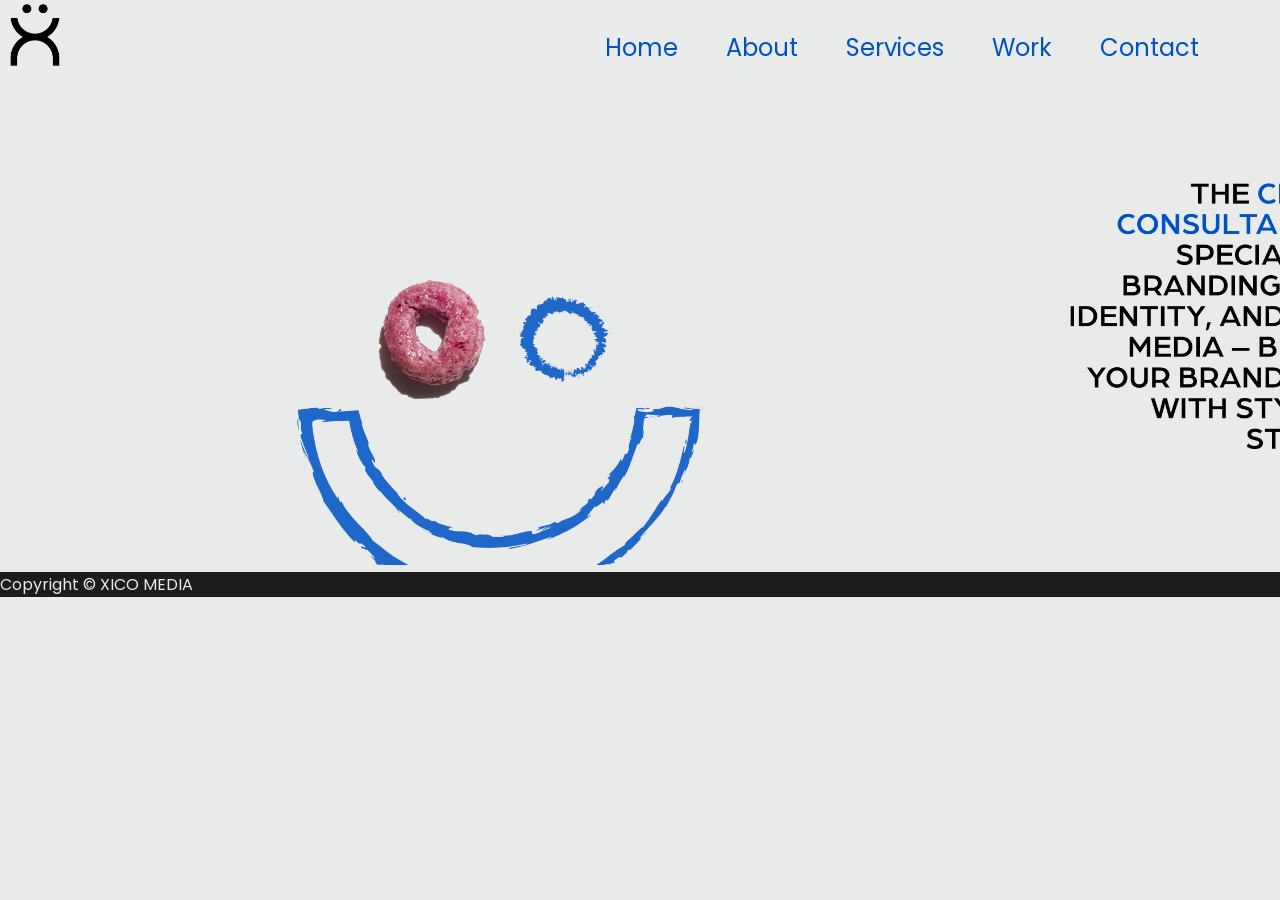
==== index.html @ 179e317b "agregar comentario" ====
<!DOCTYPE html>
<html lang="en">
<head>
    <meta charset="UTF-8">
    <meta http-equiv="X-UA-Compatible" content="IE=edge">
    <meta name="viewport" content="width=device-width, initial-scale=1.0">
    <title>Home</title>
    <link rel="stylesheet" href="./css/style.css">
    <link rel="shortcut icon" href="./img/logo.png">
</head>
<body>
    <!--encabezado--> 
    <header>
        <div class="logo">
                <img src="./img/logo.png" alt="xicologo">
        </div>
        <nav class="navBar">
            <ul>
                <li><a href="#">Home</a></li>
                <li><a href="pages/about.html">About</a></li>
                <li><a href="pages/services.html">Services</a></li>
                <li><a href="pages/portfolio.html">Work</a></li>
                <li><a href="pages/contact.html">Contact</a></li>
            </ul>
        </nav>
    </header>

    <!--contenido principal-->
    <main>
        <section>
            <div>
                <img src="./img/banner.png" alt="homebanner" class="banner">
            </div>
        </section>  
    </main>  
    <footer>
        <p>Copyright &copy; XICO MEDIA</p>
    </footer>

</body>
</html>
---- css/style.css ----
@import url('https://fonts.googleapis.com/css2?family=Poppins:wght@400;600&display=swap');

*{
    margin: 0px;
    padding: 0px;
    box-sizing: border-box;
    font-family: 'Poppins', sans-serif;
}

body {
    background-color:rgb(233, 235, 234) ;
}

h1, h2,
h3, p{
    font-family: 'poppins', sans-serif;
}

/*header*/
.header{
    padding: 25px 35px;
    /* position: fixed; */
    position: sticky;
    width: 100%;
    top: 0;
    z-index: 1;
    background-color: rgb(233, 235, 234);
}

header ul{
    float: right;
    list-style-type: none;
    margin-top: 30px;
    min-height: 10px;
    margin-right: 60px;
    font-size: 24px;
}

header ul li{
    display: inline-block;
}

header ul li a{
    text-decoration: none;
    color: rgb(0, 81, 194);
    padding: 5px 20px;
    border: 1px solid transparent
}

.logo img{
    float: left;
    width: 70px;
    height: auto;
}

img{
        overflow-clip-margin: content-box;
        overflow: clip;
    }

/*main banner*/
.texto__inicio{
    font-family: 'Poppins', sans-serif;
    font-size: 45px;
    position: absolute;
    top: 40%;
    right: 70%
}

.banner{
    height: 55vh;
    background-repeat: no-repeat;
    background-position: center;
    background-size: cover;

    /*parallax*/
    background-attachment: fixed;
}


/*footer*/
footer{
    background-color: rgb(28, 28, 28)

}
footer p{
    display: block;
    text-decoration: none;
    color: rgb(233, 235, 234);
    flex-direction: row;
}

header2{
    background-color: rgb(28, 28, 28);
    color: rgb(233, 235, 234);
    text-align: center;
    padding: 20px;
}
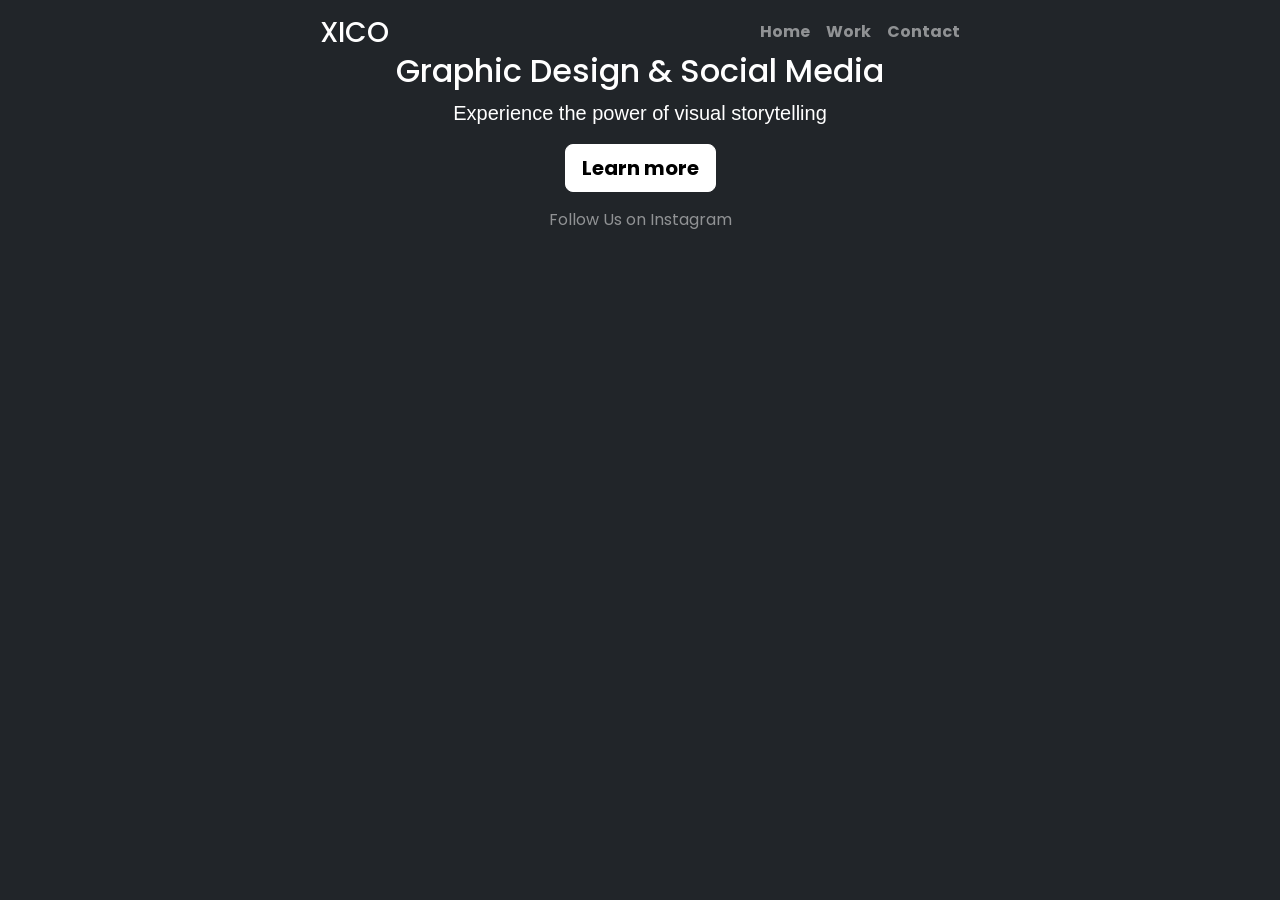
==== commit 800c9d19: "new file:   css/cover.css 	modified:   css/style.css 	modified:   index.html 	new file:   package.js" ====
--- a/index.html
+++ b/index.html
@@ -5,37 +5,42 @@
     <meta http-equiv="X-UA-Compatible" content="IE=edge">
     <meta name="viewport" content="width=device-width, initial-scale=1.0">
     <title>Home</title>
+    <link rel="shortcut icon" href="./img/logo.png">
+
+<!--my styles-->
     <link rel="stylesheet" href="./css/style.css">
-    <link rel="shortcut icon" href="./img/logo.png">
+<!--bootstrap-->
+    <link href="https://cdn.jsdelivr.net/npm/bootstrap@5.3.0-alpha3/dist/css/bootstrap.min.css" rel="stylesheet" integrity="sha384-KK94CHFLLe+nY2dmCWGMq91rCGa5gtU4mk92HdvYe+M/SXH301p5ILy+dN9+nJOZ" crossorigin="anonymous">
+    <script src="https://cdn.jsdelivr.net/npm/bootstrap@5.3.0-alpha3/dist/js/bootstrap.bundle.min.js" integrity="sha384-ENjdO4Dr2bkBIFxQpeoTz1HIcje39Wm4jDKdf19U8gI4ddQ3GYNS7NTKfAdVQSZe" crossorigin="anonymous"></script>
 </head>
-<body>
-    <!--encabezado--> 
-    <header>
-        <div class="logo">
-                <img src="./img/logo.png" alt="xicologo">
+
+<body class="d-flex h-100 text-center text-bg-dark">
+<!--encabezado--> 
+    <div class="cover-container d-flex w-100 h-100 p-3 mx-auto flex-column">
+    <header class="mb-auto">
+        <div>
+        <h3 class="float-md-start mb-0">XICO</h3>
+        <nav class="nav nav-masthead justify-content-center float-md-end">
+            <a class="nav-link fw-bold py-1 px-0" aria-current="page" href="#">Home</a>
+            <a class="nav-link fw-bold py-1 px-0" href=".//pages/portfolio.html">Work</a>
+            <a class="nav-link fw-bold py-1 px-0" href=".//pages/contact.html">Contact</a>
+        </nav>
         </div>
-        <nav class="navBar">
-            <ul>
-                <li><a href="#">Home</a></li>
-                <li><a href="pages/about.html">About</a></li>
-                <li><a href="pages/services.html">Services</a></li>
-                <li><a href="pages/portfolio.html">Work</a></li>
-                <li><a href="pages/contact.html">Contact</a></li>
-            </ul>
-        </nav>
     </header>
-
-    <!--contenido principal-->
-    <main>
-        <section>
-            <div>
-                <img src="./img/banner.png" alt="homebanner" class="banner">
-            </div>
-        </section>  
-    </main>  
-    <footer>
-        <p>Copyright &copy; XICO MEDIA</p>
-    </footer>
+    
+    <main class="px-3">
+        <h2>Graphic Design & Social Media</h2>
+        <p class="lead">Experience the power of visual storytelling</p>
+        <p class="lead">
+        <a href="#" class="btn btn-lg btn-light fw-bold border-white bg-white">Learn more</a>
+        </p>
+    </main>
+    
+        <footer class="mt-auto text-white-50">
+            <p>Follow Us on Instagram</p>
+        </footer>
+    </div>
+    
 
 </body>
 </html>
--- a/css/style.css
+++ b/css/style.css
@@ -15,11 +15,11 @@
 h3, p{
     font-family: 'poppins', sans-serif;
 }
-
-/*header*/
+/* 
+header
 .header{
     padding: 25px 35px;
-    /* position: fixed; */
+    position: fixed; 
     position: sticky;
     width: 100%;
     top: 0;
@@ -39,7 +39,7 @@
 header ul li{
     display: inline-block;
 }
-
+*/
 header ul li a{
     text-decoration: none;
     color: rgb(0, 81, 194);
@@ -58,7 +58,7 @@
         overflow: clip;
     }
 
-/*main banner*/
+main banner
 .texto__inicio{
     font-family: 'Poppins', sans-serif;
     font-size: 45px;
@@ -73,21 +73,8 @@
     background-position: center;
     background-size: cover;
 
-    /*parallax*/
+    parallax
     background-attachment: fixed;
-}
-
-
-/*footer*/
-footer{
-    background-color: rgb(28, 28, 28)
-
-}
-footer p{
-    display: block;
-    text-decoration: none;
-    color: rgb(233, 235, 234);
-    flex-direction: row;
 }
 
 header2{
@@ -96,3 +83,96 @@
     text-align: center;
     padding: 20px;
 }
+
+
+/*bootstrapstyles*/
+        .bd-placeholder-img {
+        font-size: 1.125rem;
+        text-anchor: middle;
+        -webkit-user-select: none;
+        -moz-user-select: none;
+        user-select: none;
+        }
+
+        @media (min-width: 768px) {
+        .bd-placeholder-img-lg {
+            font-size: 3.5rem;
+        }
+        }
+
+        .b-example-divider {
+        width: 100%;
+        height: 3rem;
+        background-color: rgba(0, 0, 0, .1);
+        border: solid rgba(0, 0, 0, .15);
+        border-width: 1px 0;
+        box-shadow: inset 0 .5em 1.5em rgba(0, 0, 0, .1), inset 0 .125em .5em rgba(0, 0, 0, .15);
+        }
+
+        .b-example-vr {
+        flex-shrink: 0;
+        width: 1.5rem;
+        height: 100vh;
+        }
+
+        .bi {
+        vertical-align: -.125em;
+        fill: currentColor;
+        }
+
+        .nav-scroller {
+        position: relative;
+        z-index: 2;
+        height: 2.75rem;
+        overflow-y: hidden;
+        }
+
+        .nav-scroller .nav {
+        display: flex;
+        flex-wrap: nowrap;
+        padding-bottom: 1rem;
+        margin-top: -1px;
+        overflow-x: auto;
+        text-align: center;
+        white-space: nowrap;
+        -webkit-overflow-scrolling: touch;
+        }
+
+        .bd-mode-toggle {
+        z-index: 1500;
+        }
+
+/*
+ * Base structure
+ */
+
+.body {
+text-shadow: 0 .05rem .1rem rgba(0, 0, 0, .5);
+box-shadow: inset 0 0 5rem rgba(0, 0, 0, .5);
+}
+
+.cover-container {
+max-width: 42em;
+}
+
+/*
+ * Header
+ */
+.nav-masthead .nav-link {
+color: rgba(255, 255, 255, .5);
+border-bottom: .25rem solid transparent;
+}
+
+.nav-masthead .nav-link:hover,
+.nav-masthead .nav-link:focus {
+border-bottom-color: rgba(255, 255, 255, .25);
+}
+
+.nav-masthead .nav-link + .nav-link {
+margin-left: 1rem;
+}
+
+.nav-masthead .active {
+color: #fff;
+border-bottom-color: #fff;
+}
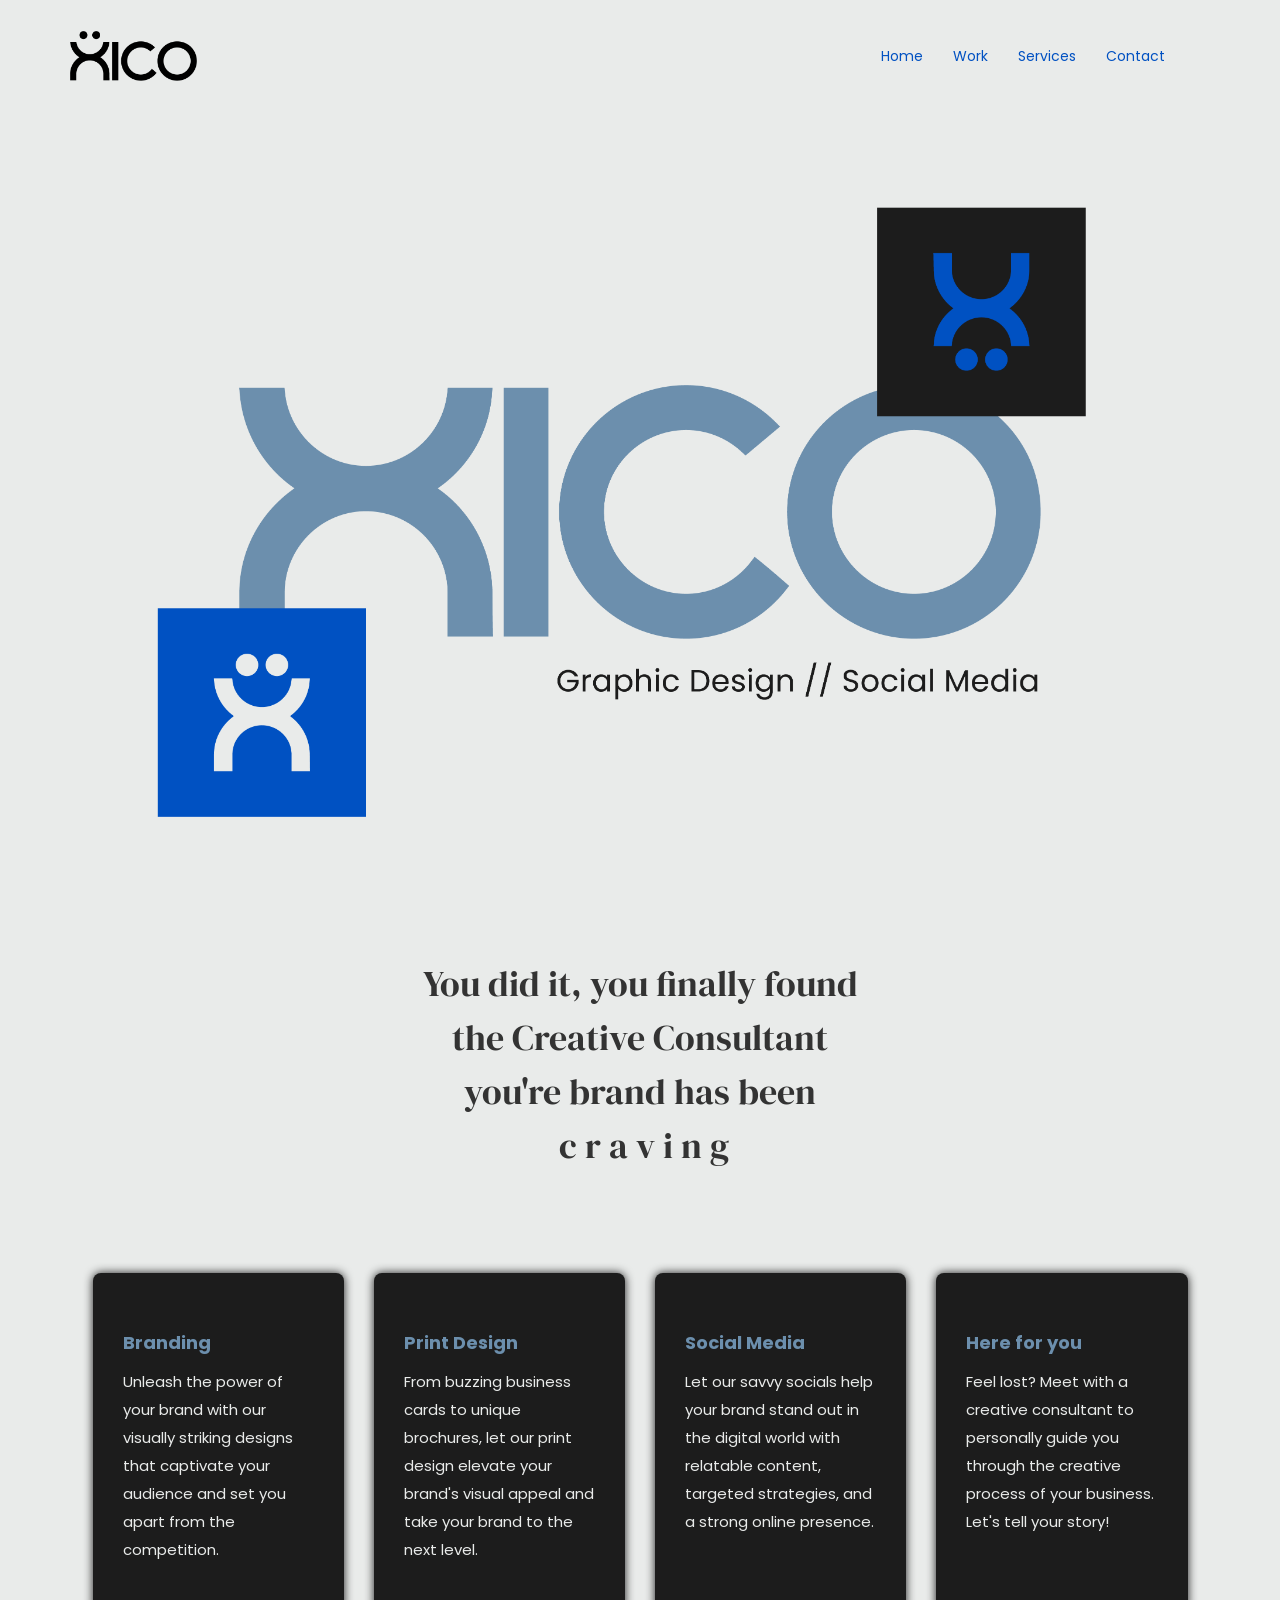
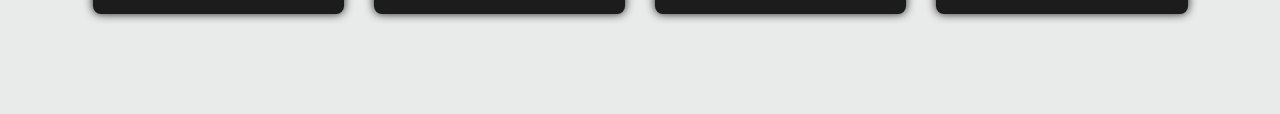
==== commit 0f3f0b8f: "PreEntrega3" ====
--- a/index.html
+++ b/index.html
@@ -7,37 +7,100 @@
     <title>Home</title>
     <link rel="shortcut icon" href="./img/logo.png">
 
+<!--bootstrap-->
+<script src="https://cdn.jsdelivr.net/npm/@popperjs/core@2.11.7/dist/umd/popper.min.js" integrity="sha384-zYPOMqeu1DAVkHiLqWBUTcbYfZ8osu1Nd6Z89ify25QV9guujx43ITvfi12/QExE" crossorigin="anonymous"></script>
+<script src="https://cdn.jsdelivr.net/npm/bootstrap@5.3.0-alpha3/dist/js/bootstrap.min.js" integrity="sha384-Y4oOpwW3duJdCWv5ly8SCFYWqFDsfob/3GkgExXKV4idmbt98QcxXYs9UoXAB7BZ" crossorigin="anonymous"></script>
+<link href="https://cdn.jsdelivr.net/npm/bootstrap@5.3.0-alpha3/dist/css/bootstrap.min.css" rel="stylesheet" integrity="sha384-KK94CHFLLe+nY2dmCWGMq91rCGa5gtU4mk92HdvYe+M/SXH301p5ILy+dN9+nJOZ" crossorigin="anonymous">
+<script src="https://cdn.jsdelivr.net/npm/bootstrap@5.3.0-alpha3/dist/js/bootstrap.bundle.min.js" integrity="sha384-ENjdO4Dr2bkBIFxQpeoTz1HIcje39Wm4jDKdf19U8gI4ddQ3GYNS7NTKfAdVQSZe" crossorigin="anonymous"></script>
+<!-- Latest compiled and minified CSS -->
+<link rel="stylesheet" href="https://maxcdn.bootstrapcdn.com/bootstrap/3.4.1/css/bootstrap.min.css">
+<!-- jQuery library -->
+<script src="https://ajax.googleapis.com/ajax/libs/jquery/3.6.4/jquery.min.js"></script>
+<!-- Latest compiled JavaScript -->
+<script src="https://maxcdn.bootstrapcdn.com/bootstrap/3.4.1/js/bootstrap.min.js"></script>
+</head>
 <!--my styles-->
     <link rel="stylesheet" href="./css/style.css">
-<!--bootstrap-->
-    <link href="https://cdn.jsdelivr.net/npm/bootstrap@5.3.0-alpha3/dist/css/bootstrap.min.css" rel="stylesheet" integrity="sha384-KK94CHFLLe+nY2dmCWGMq91rCGa5gtU4mk92HdvYe+M/SXH301p5ILy+dN9+nJOZ" crossorigin="anonymous">
-    <script src="https://cdn.jsdelivr.net/npm/bootstrap@5.3.0-alpha3/dist/js/bootstrap.bundle.min.js" integrity="sha384-ENjdO4Dr2bkBIFxQpeoTz1HIcje39Wm4jDKdf19U8gI4ddQ3GYNS7NTKfAdVQSZe" crossorigin="anonymous"></script>
-</head>
-
-<body class="d-flex h-100 text-center text-bg-dark">
-<!--encabezado--> 
-    <div class="cover-container d-flex w-100 h-100 p-3 mx-auto flex-column">
-    <header class="mb-auto">
-        <div>
-        <h3 class="float-md-start mb-0">XICO</h3>
-        <nav class="nav nav-masthead justify-content-center float-md-end">
-            <a class="nav-link fw-bold py-1 px-0" aria-current="page" href="#">Home</a>
-            <a class="nav-link fw-bold py-1 px-0" href=".//pages/portfolio.html">Work</a>
-            <a class="nav-link fw-bold py-1 px-0" href=".//pages/contact.html">Contact</a>
-        </nav>
+<body>
+<!--website header--> 
+    <header class="sticky-top">
+        <nav class="navbar navbar-expand-lg bg-body-primary">
+            <div class="container">
+                <div class="navbar-header">
+                    <a href="#"><img class="navbar-brand" src="./img/xico-logo.png" alt="xico-logo"></a>
+                    <button type="button" class="navbar-toggle" data-toggle="collapse"
+                    data-target="#micon">
+                    <span class="icon-bar"></span>
+                    <span class="icon-bar"></span>
+                    <span class="icon-bar"></span>
+                    </button>
+                </div>
+                <div class="collapse navbar-collapse" id="micon">
+                    <ul class="nav justify-content-end">
+                        <li><a href="#">Home</a></li>
+                        <li><a href=".//pages/portfolio.html">Work</a></li>
+                        <li><a href=".//pages/services.html">Services</a></li>
+                        <li><a href=".//pages/contact.html">Contact</a></li>
+                    </ul>
+                </div>
+            </nav>
         </div>
     </header>
-    
-    <main class="px-3">
-        <h2>Graphic Design & Social Media</h2>
-        <p class="lead">Experience the power of visual storytelling</p>
-        <p class="lead">
-        <a href="#" class="btn btn-lg btn-light fw-bold border-white bg-white">Learn more</a>
-        </p>
+<!--banner-->     
+    <main>
+        <div class="container-fluid">
+            <div class="banner">
+            <img src="./img/xico-banner.png" class="img-fluid" alt="XICO Banner">
+            </div>
+        </div>
+<!--boxes info-->
+        <div class="container">
+            <h1 class="lh-base">You did it, you finally found <br> the Creative Consultant <br> you're brand has been <br> &nbsp;c r a v i n g</h1>
+        </div>
+        <section>
+            <div class="container position-relative" data-aos="fade-up" data-aos-delay="100">
+                <div class="row justify-content-center">
+                <div class="row icon-boxes">
+        <!--box 1-->                 
+                    <div class="col-md-6 col-lg-3 d-flex align-items-stretch mb-5 mb-lg-0" data-aos="zoom-in" data-aos-delay="200">
+                    <div class="icon-box">
+                        <h4 class="title">Branding</h4>
+                        <p class="description">Unleash the power of your brand with our visually striking designs that captivate 
+                            your audience and set you apart from the competition.</p>
+                    </div>
+                    </div>
+        <!--box 2-->           
+                    <div class="col-md-6 col-lg-3 d-flex align-items-stretch mb-5 mb-lg-0" data-aos="zoom-in" data-aos-delay="300">
+                    <div class="icon-box">
+                        <h4 class="title">Print Design</h4>
+                        <p class="description">From buzzing business cards to unique brochures, let our print design elevate your brand's 
+                            visual appeal and take your brand to the next level.</p>
+                    </div>
+                    </div>
+        <!--box 3-->               
+                    <div class="col-md-6 col-lg-3 d-flex align-items-stretch mb-5 mb-lg-0" data-aos="zoom-in" data-aos-delay="400">
+                    <div class="icon-box">
+                        <h4 class="title">Social Media</h4>
+                        <p class="description">Let our savvy socials help your brand stand out in the digital world with relatable content, 
+                            targeted strategies, and a strong online presence.</p>
+                    </div>
+                    </div>
+        <!--box 4  -->               
+                    <div class="col-md-6 col-lg-3 d-flex align-items-stretch mb-5 mb-lg-0" data-aos="zoom-in" data-aos-delay="500">
+                    <div class="icon-box">
+                        <h4 class="title">Here for you</h4>
+                        <p class="description">Feel lost? Meet with a creative consultant to personally guide you through the creative process
+                            of your business. Let's tell your story!</p>
+                    </div>
+                    </div>
+                </div>
+                </div>
+            </div>
+        </section>
     </main>
     
-        <footer class="mt-auto text-white-50">
-            <p>Follow Us on Instagram</p>
+        <footer>
+
         </footer>
     </div>
     
--- a/css/style.css
+++ b/css/style.css
@@ -1,178 +1,112 @@
-@import url('https://fonts.googleapis.com/css2?family=Poppins:wght@400;600&display=swap');
-
-*{
-    margin: 0px;
-    padding: 0px;
-    box-sizing: border-box;
-    font-family: 'Poppins', sans-serif;
+@import url("https://fonts.googleapis.com/css2?family=Poppins:wght@400;600&display=swap");
+@import url("https://fonts.googleapis.com/css2?family=DM+Serif+Display&display=swap");
+/* brand colors */
+/*brand fonts*/
+* {
+  margin: 0px;
+  padding: 0px;
+  box-sizing: border-box;
+  font-family: Poppins;
 }
 
 body {
-    background-color:rgb(233, 235, 234) ;
+  background-color: rgb(233, 235, 234);
 }
 
-h1, h2,
-h3, p{
-    font-family: 'poppins', sans-serif;
-}
-/* 
-header
-.header{
-    padding: 25px 35px;
-    position: fixed; 
-    position: sticky;
-    width: 100%;
-    top: 0;
-    z-index: 1;
-    background-color: rgb(233, 235, 234);
+h1, h2, h3, h4, p {
+  font-family: Poppins;
 }
 
-header ul{
-    float: right;
-    list-style-type: none;
-    margin-top: 30px;
-    min-height: 10px;
-    margin-right: 60px;
-    font-size: 24px;
+::-moz-selection {
+  /* Change highlight background color*/
+  background: rgb(108, 108, 173);
+  /* Change highlight text color */
+  color: rgb(233, 235, 234);
 }
 
-header ul li{
-    display: inline-block;
-}
-*/
-header ul li a{
-    text-decoration: none;
-    color: rgb(0, 81, 194);
-    padding: 5px 20px;
-    border: 1px solid transparent
+::selection {
+  /* Change highlight background color*/
+  background: rgb(108, 108, 173);
+  /* Change highlight text color */
+  color: rgb(233, 235, 234);
 }
 
-.logo img{
-    float: left;
-    width: 70px;
-    height: auto;
+header .icon-bar {
+  background: rgb(0, 81, 194);
+}
+header .navbar {
+  padding-top: 30px;
+  padding-bottom: 25px;
+  background-color: rgb(233, 235, 234);
+}
+header .navbar .navbar-brand {
+  padding: 0;
+}
+header .navbar a {
+  color: rgb(0, 81, 194);
 }
 
-img{
-        overflow-clip-margin: content-box;
-        overflow: clip;
-    }
-
-main banner
-.texto__inicio{
-    font-family: 'Poppins', sans-serif;
-    font-size: 45px;
-    position: absolute;
-    top: 40%;
-    right: 70%
+/*home banner*/
+.banner {
+  position: relative;
+  overflow: visible;
+  max-width: 100%;
+  padding-top: 80px;
+  padding-bottom: 80px;
+}
+.banner img {
+  display: block;
+  -o-object-fit: cover;
+     object-fit: cover;
 }
 
-.banner{
-    height: 55vh;
-    background-repeat: no-repeat;
-    background-position: center;
-    background-size: cover;
-
-    parallax
-    background-attachment: fixed;
+/*home box info*/
+.icon-boxes {
+  margin-top: 50px;
+  margin-bottom: 100px;
 }
 
-header2{
-    background-color: rgb(28, 28, 28);
-    color: rgb(233, 235, 234);
-    text-align: center;
-    padding: 20px;
+.icon-box {
+  padding: 50px 30px;
+  position: relative;
+  overflow: hidden;
+  background-color: rgb(28, 28, 28);
+  box-shadow: 0 0 10px 0 rgb(28, 28, 28);
+  transition: all 0.3s ease-in-out;
+  border-radius: 8px;
+  z-index: 1;
+}
+.icon-box .title {
+  font-weight: 700;
+  margin-bottom: 15px;
+  font-size: 18px;
+  color: rgb(108, 143, 173);
+}
+.icon-box .description {
+  font-size: 15px;
+  line-height: 28px;
+  margin-bottom: 0;
+  color: rgb(233, 235, 234);
+}
+.icon-box:hover {
+  transform: scale(1.08);
+}
+.icon-box:hover .title {
+  color: rgb(108, 143, 173);
 }
 
-
-/*bootstrapstyles*/
-        .bd-placeholder-img {
-        font-size: 1.125rem;
-        text-anchor: middle;
-        -webkit-user-select: none;
-        -moz-user-select: none;
-        user-select: none;
-        }
-
-        @media (min-width: 768px) {
-        .bd-placeholder-img-lg {
-            font-size: 3.5rem;
-        }
-        }
-
-        .b-example-divider {
-        width: 100%;
-        height: 3rem;
-        background-color: rgba(0, 0, 0, .1);
-        border: solid rgba(0, 0, 0, .15);
-        border-width: 1px 0;
-        box-shadow: inset 0 .5em 1.5em rgba(0, 0, 0, .1), inset 0 .125em .5em rgba(0, 0, 0, .15);
-        }
-
-        .b-example-vr {
-        flex-shrink: 0;
-        width: 1.5rem;
-        height: 100vh;
-        }
-
-        .bi {
-        vertical-align: -.125em;
-        fill: currentColor;
-        }
-
-        .nav-scroller {
-        position: relative;
-        z-index: 2;
-        height: 2.75rem;
-        overflow-y: hidden;
-        }
-
-        .nav-scroller .nav {
-        display: flex;
-        flex-wrap: nowrap;
-        padding-bottom: 1rem;
-        margin-top: -1px;
-        overflow-x: auto;
-        text-align: center;
-        white-space: nowrap;
-        -webkit-overflow-scrolling: touch;
-        }
-
-        .bd-mode-toggle {
-        z-index: 1500;
-        }
-
-/*
- * Base structure
- */
-
-.body {
-text-shadow: 0 .05rem .1rem rgba(0, 0, 0, .5);
-box-shadow: inset 0 0 5rem rgba(0, 0, 0, .5);
+div.container h1.lh-base {
+  font-family: "DM Serif Display";
+  padding: 40px;
+  text-align: center;
 }
 
-.cover-container {
-max-width: 42em;
+.card {
+  margin: 100px;
 }
 
-/*
- * Header
- */
-.nav-masthead .nav-link {
-color: rgba(255, 255, 255, .5);
-border-bottom: .25rem solid transparent;
-}
-
-.nav-masthead .nav-link:hover,
-.nav-masthead .nav-link:focus {
-border-bottom-color: rgba(255, 255, 255, .25);
-}
-
-.nav-masthead .nav-link + .nav-link {
-margin-left: 1rem;
-}
-
-.nav-masthead .active {
-color: #fff;
-border-bottom-color: #fff;
-}
+div.container h1 {
+  padding-top: 150px;
+  padding-left: 30px;
+  padding-bottom: 40px;
+}/*# sourceMappingURL=style.css.map */
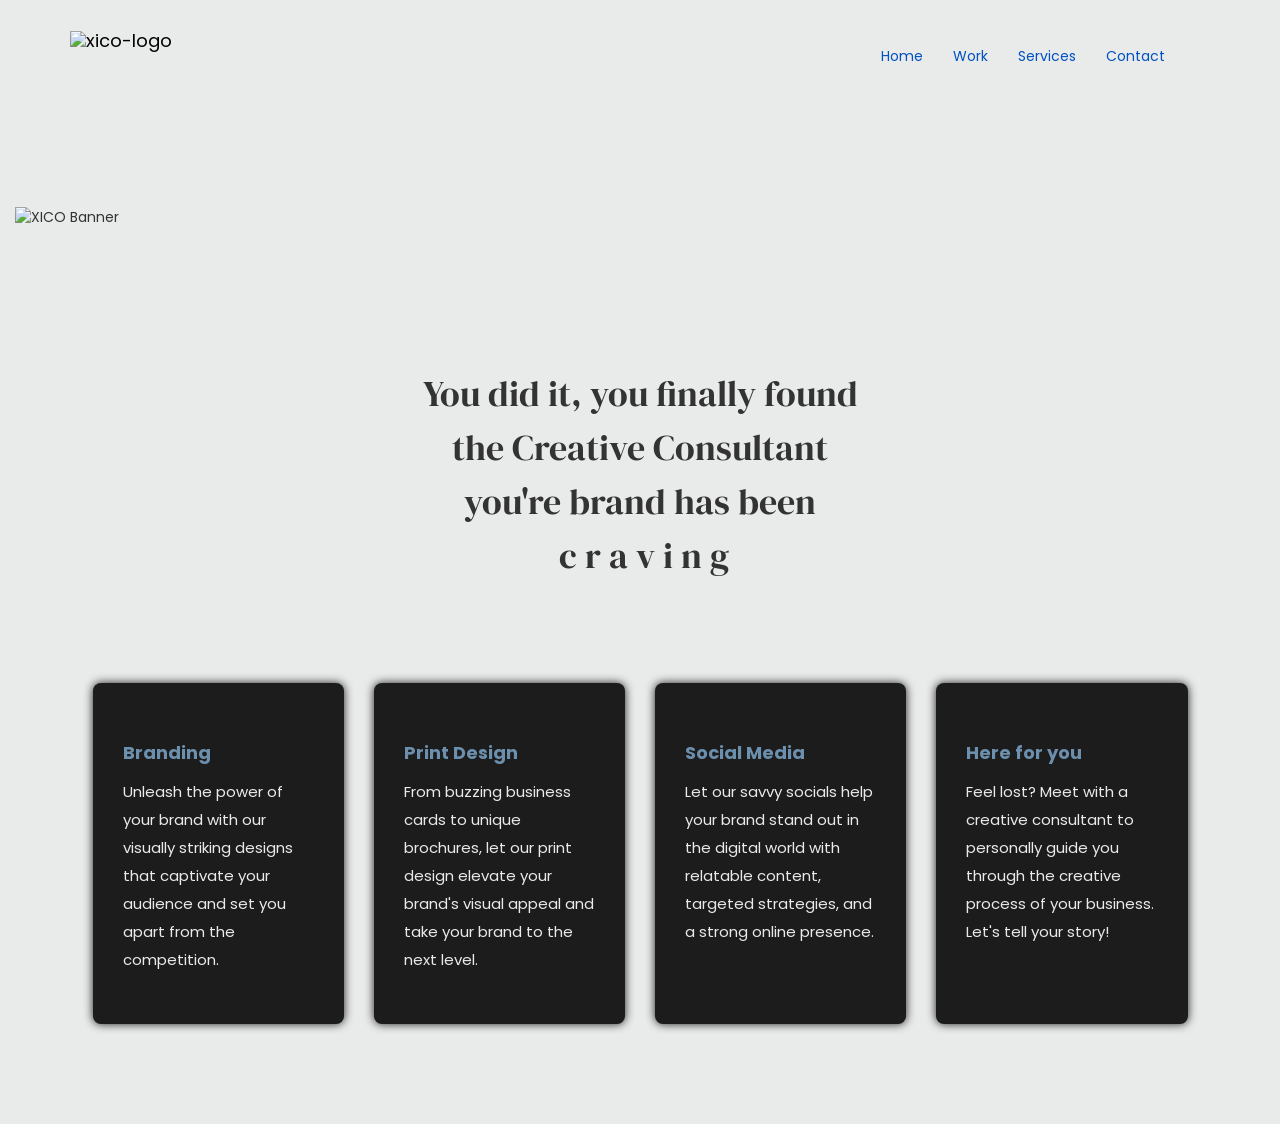
==== commit a7c3481d: "folder fix" ====
--- a/index.html
+++ b/index.html
@@ -5,7 +5,7 @@
     <meta http-equiv="X-UA-Compatible" content="IE=edge">
     <meta name="viewport" content="width=device-width, initial-scale=1.0">
     <title>Home</title>
-    <link rel="shortcut icon" href="./img/logo.png">
+    <link rel="shortcut icon" href="./class 1/img/logo.png">
 
 <!--bootstrap-->
 <script src="https://cdn.jsdelivr.net/npm/@popperjs/core@2.11.7/dist/umd/popper.min.js" integrity="sha384-zYPOMqeu1DAVkHiLqWBUTcbYfZ8osu1Nd6Z89ify25QV9guujx43ITvfi12/QExE" crossorigin="anonymous"></script>
@@ -20,14 +20,14 @@
 <script src="https://maxcdn.bootstrapcdn.com/bootstrap/3.4.1/js/bootstrap.min.js"></script>
 </head>
 <!--my styles-->
-    <link rel="stylesheet" href="./css/style.css">
+    <link rel="stylesheet" href="/css/style.css">
 <body>
 <!--website header--> 
     <header class="sticky-top">
         <nav class="navbar navbar-expand-lg bg-body-primary">
             <div class="container">
                 <div class="navbar-header">
-                    <a href="#"><img class="navbar-brand" src="./img/xico-logo.png" alt="xico-logo"></a>
+                    <a href="#"><img class="navbar-brand" src="./class 1/img/xico-logo.png" alt="xico-logo"></a>
                     <button type="button" class="navbar-toggle" data-toggle="collapse"
                     data-target="#micon">
                     <span class="icon-bar"></span>
@@ -38,9 +38,9 @@
                 <div class="collapse navbar-collapse" id="micon">
                     <ul class="nav justify-content-end">
                         <li><a href="#">Home</a></li>
-                        <li><a href=".//pages/portfolio.html">Work</a></li>
-                        <li><a href=".//pages/services.html">Services</a></li>
-                        <li><a href=".//pages/contact.html">Contact</a></li>
+                        <li><a href=".//class 1/pages/portfolio.html">Work</a></li>
+                        <li><a href=".//class 1/pages/services.html">Services</a></li>
+                        <li><a href=".//class 1/pages/contact.html">Contact</a></li>
                     </ul>
                 </div>
             </nav>
@@ -50,7 +50,7 @@
     <main>
         <div class="container-fluid">
             <div class="banner">
-            <img src="./img/xico-banner.png" class="img-fluid" alt="XICO Banner">
+            <img src="./class 1/img/xico-banner.png" class="img-fluid" alt="XICO Banner">
             </div>
         </div>
 <!--boxes info-->
--- a/css/style.css
+++ b/css/style.css
@@ -102,11 +102,19 @@
 }
 
 .card {
-  margin: 100px;
+  margin: 60px;
 }
 
 div.container h1 {
   padding-top: 150px;
-  padding-left: 30px;
   padding-bottom: 40px;
-}/*# sourceMappingURL=style.css.map */+}
+
+button.btn {
+  background-color: rgb(108, 143, 173);
+  color: rgb(233, 235, 234);
+}
+button.btn:hover {
+  background-color: rgb(0, 81, 194);
+  color: rgb(233, 235, 234);
+}/*# sourceMappingURL=style.css.map 
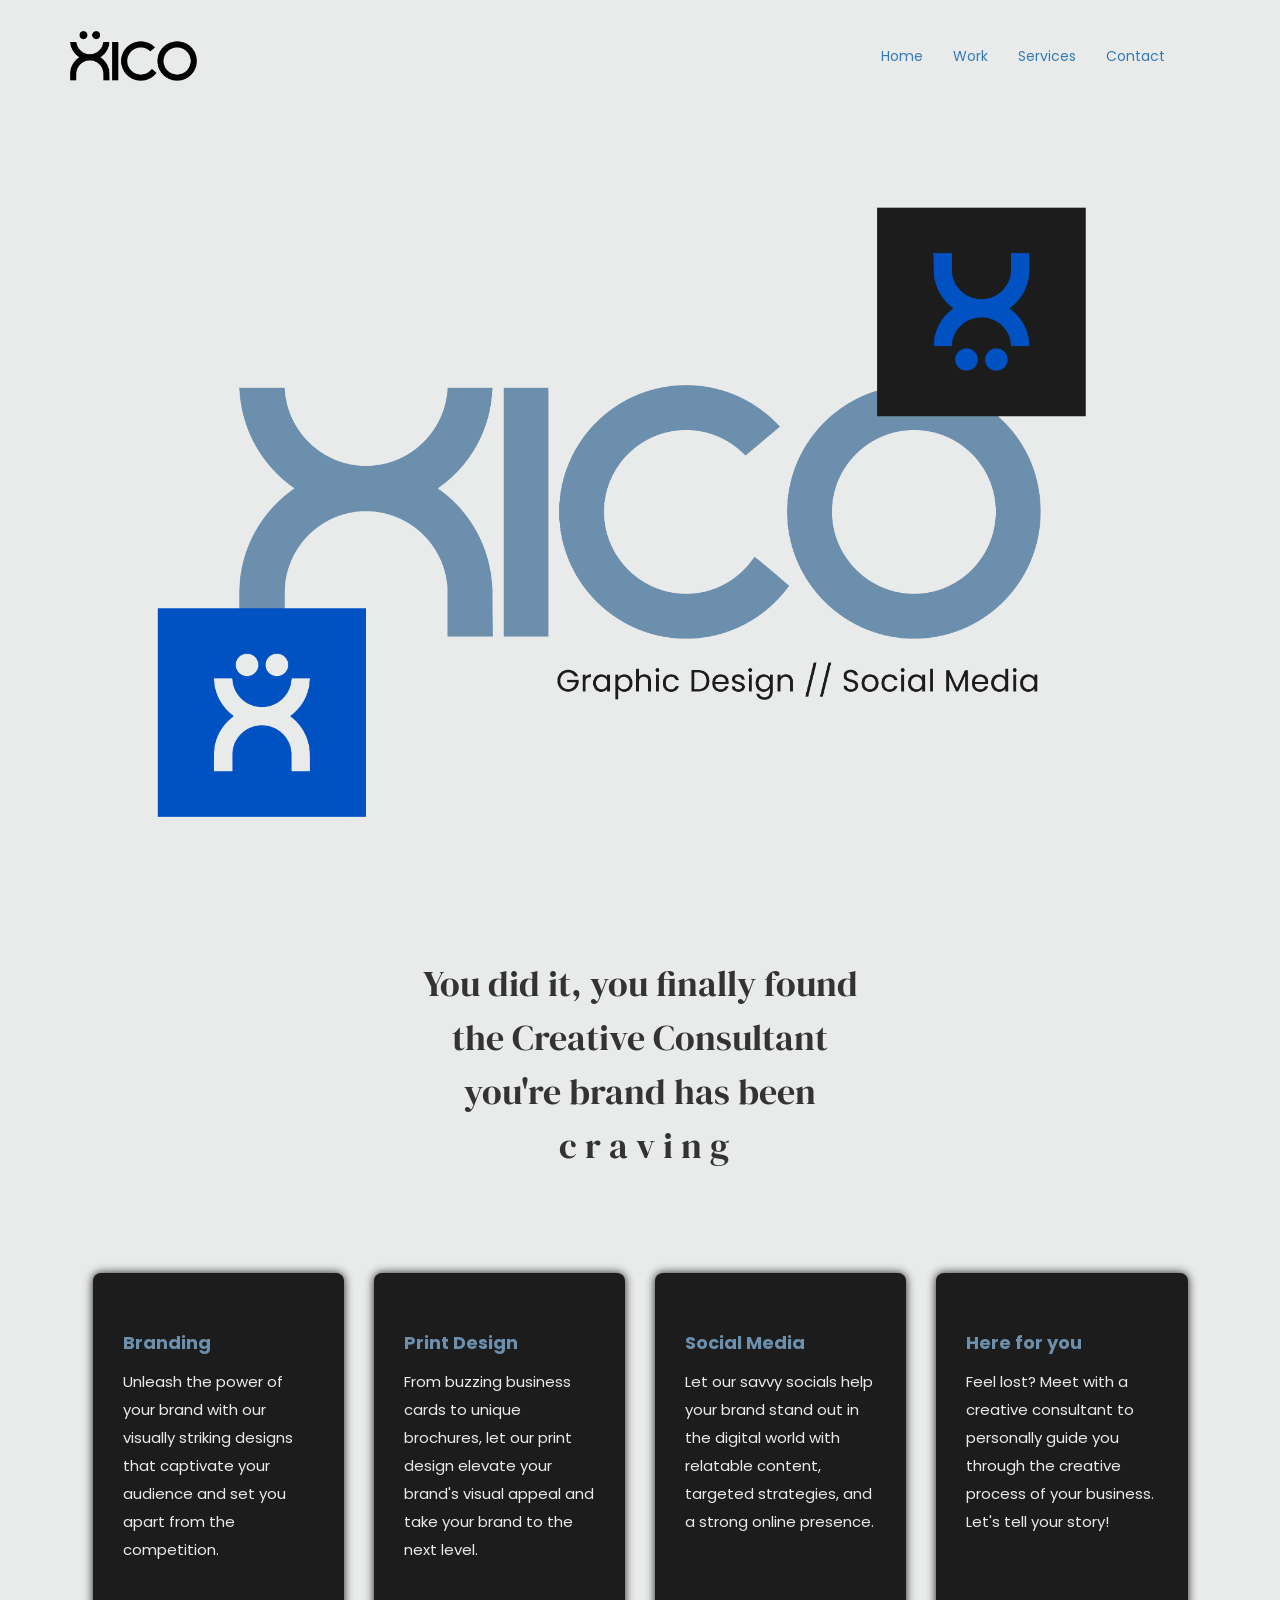
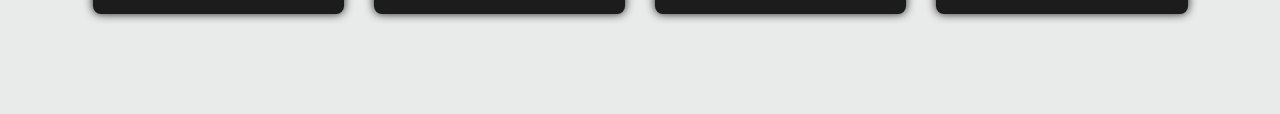
==== commit 1b9f5ff9: "work card titles" ====
--- a/index.html
+++ b/index.html
@@ -5,7 +5,7 @@
     <meta http-equiv="X-UA-Compatible" content="IE=edge">
     <meta name="viewport" content="width=device-width, initial-scale=1.0">
     <title>Home</title>
-    <link rel="shortcut icon" href="./class 1/img/logo.png">
+    <link rel="shortcut icon" href="./img/logo.png">
 
 <!--bootstrap-->
 <script src="https://cdn.jsdelivr.net/npm/@popperjs/core@2.11.7/dist/umd/popper.min.js" integrity="sha384-zYPOMqeu1DAVkHiLqWBUTcbYfZ8osu1Nd6Z89ify25QV9guujx43ITvfi12/QExE" crossorigin="anonymous"></script>
@@ -20,14 +20,14 @@
 <script src="https://maxcdn.bootstrapcdn.com/bootstrap/3.4.1/js/bootstrap.min.js"></script>
 </head>
 <!--my styles-->
-    <link rel="stylesheet" href="/css/style.css">
+    <link rel="stylesheet" href="./css/style.css">
 <body>
 <!--website header--> 
     <header class="sticky-top">
         <nav class="navbar navbar-expand-lg bg-body-primary">
             <div class="container">
                 <div class="navbar-header">
-                    <a href="#"><img class="navbar-brand" src="./class 1/img/xico-logo.png" alt="xico-logo"></a>
+                    <a href="#"><img class="navbar-brand" src="./img/xico-logo.png" alt="xico-logo"></a>
                     <button type="button" class="navbar-toggle" data-toggle="collapse"
                     data-target="#micon">
                     <span class="icon-bar"></span>
@@ -38,9 +38,9 @@
                 <div class="collapse navbar-collapse" id="micon">
                     <ul class="nav justify-content-end">
                         <li><a href="#">Home</a></li>
-                        <li><a href=".//class 1/pages/portfolio.html">Work</a></li>
-                        <li><a href=".//class 1/pages/services.html">Services</a></li>
-                        <li><a href=".//class 1/pages/contact.html">Contact</a></li>
+                        <li><a href="./pages/portfolio.html">Work</a></li>
+                        <li><a href="./pages/services.html">Services</a></li>
+                        <li><a href="./pages/contact.html">Contact</a></li>
                     </ul>
                 </div>
             </nav>
@@ -50,7 +50,7 @@
     <main>
         <div class="container-fluid">
             <div class="banner">
-            <img src="./class 1/img/xico-banner.png" class="img-fluid" alt="XICO Banner">
+            <img src="./img/xico-banner.png" class="img-fluid" alt="XICO Banner">
             </div>
         </div>
 <!--boxes info-->
--- a/css/style.css
+++ b/css/style.css
@@ -41,9 +41,6 @@
 }
 header .navbar .navbar-brand {
   padding: 0;
-}
-header .navbar a {
-  color: rgb(0, 81, 194);
 }
 
 /*home banner*/
@@ -105,6 +102,23 @@
   margin: 60px;
 }
 
+.card-link {
+  text-decoration: none; /* remove underline */
+  color: rgb(233, 235, 234); /* change link color */
+  mix-blend-mode: difference; /*inverted color*/
+  font-weight: bolder;
+  font-size: 2.8em; /* set default font size */
+  transition: font-size 0.2s; /* add transition effect to font size */
+  padding: 20px;
+  padding-left: 35px;
+}
+.card-link:hover {
+  text-decoration: none;
+  color: rgb(108, 108, 173); /* change link color when hovered over */
+  mix-blend-mode: difference;
+  font-size: 3.8em; /* increase font size when hovered over */
+}
+
 div.container h1 {
   padding-top: 150px;
   padding-bottom: 40px;
@@ -117,4 +131,4 @@
 button.btn:hover {
   background-color: rgb(0, 81, 194);
   color: rgb(233, 235, 234);
-}/*# sourceMappingURL=style.css.map +}/*# sourceMappingURL=style.css.map */
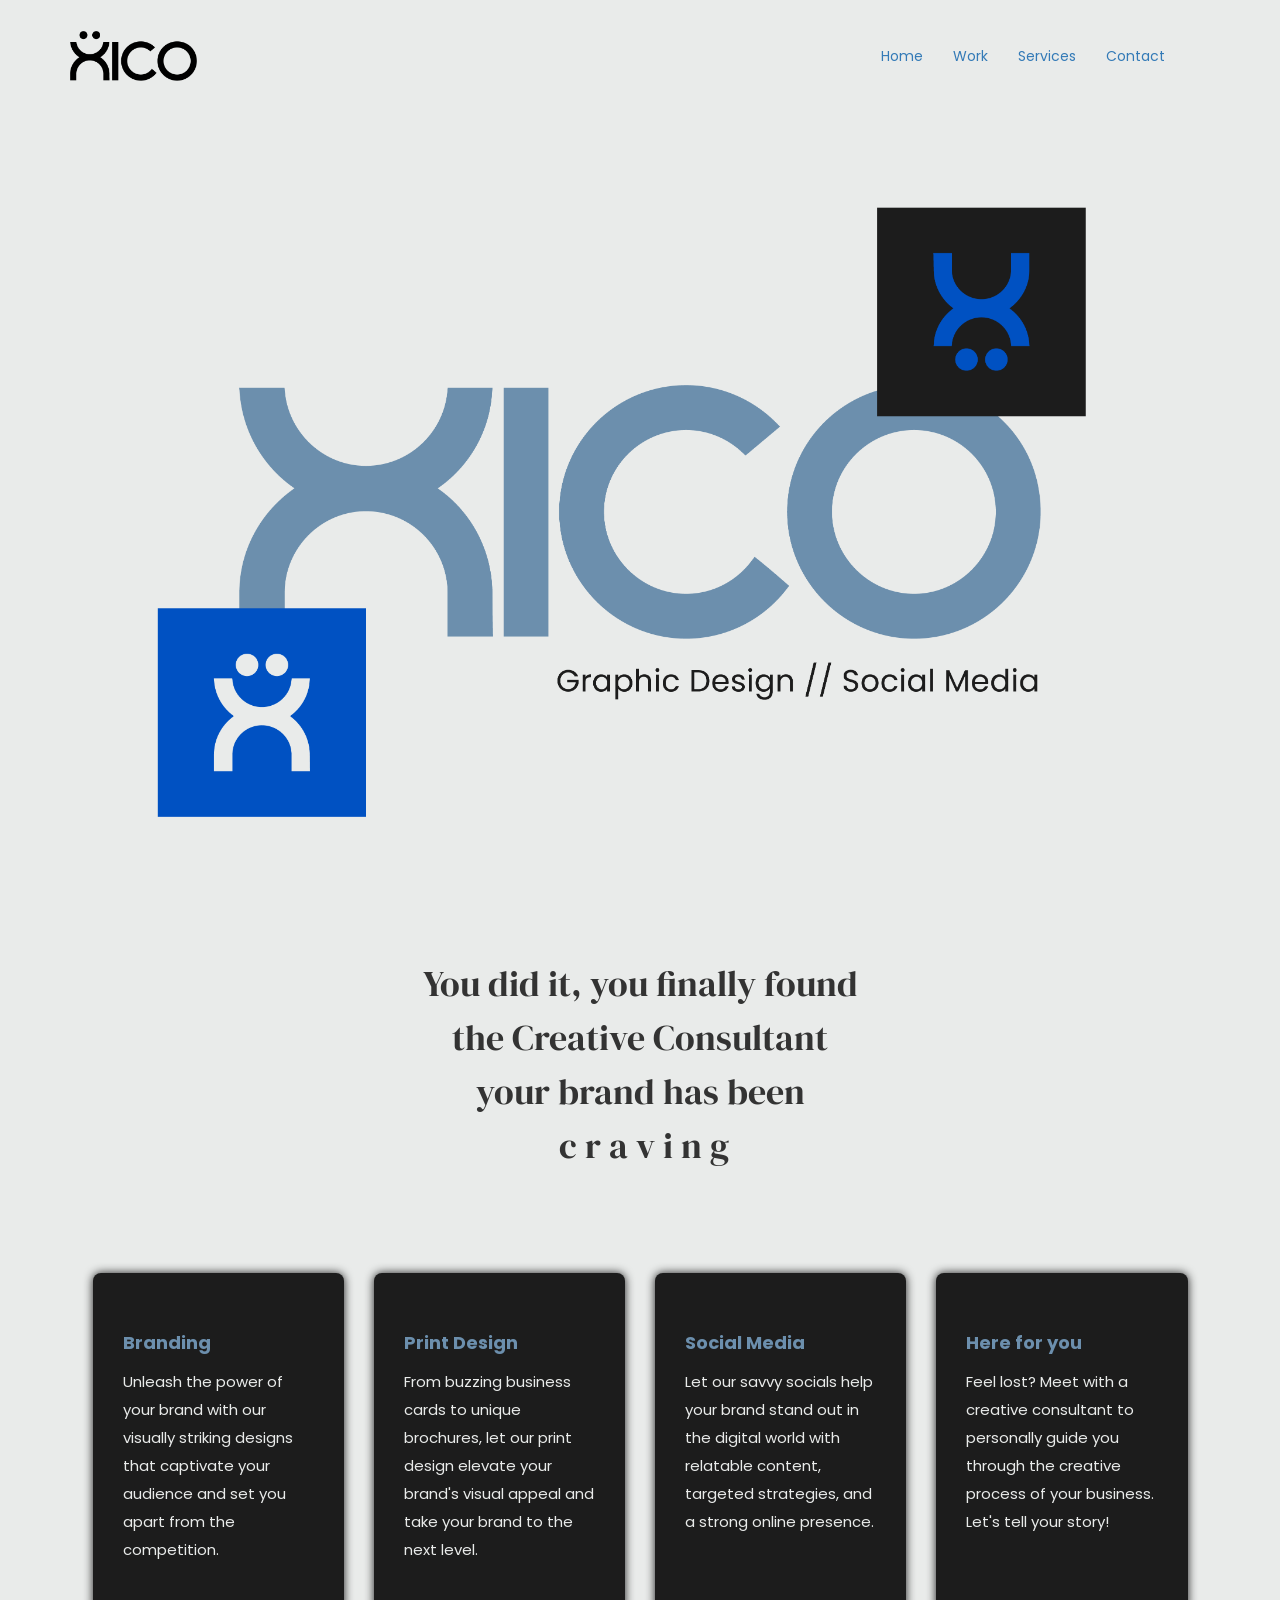
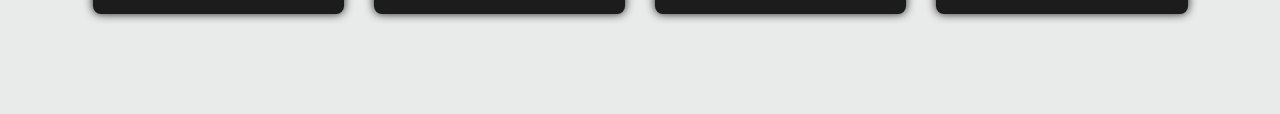
==== commit a88c7c35: "portfolio links" ====
--- a/index.html
+++ b/index.html
@@ -55,7 +55,7 @@
         </div>
 <!--boxes info-->
         <div class="container">
-            <h1 class="lh-base">You did it, you finally found <br> the Creative Consultant <br> you're brand has been <br> &nbsp;c r a v i n g</h1>
+            <h1 class="lh-base">You did it, you finally found <br> the Creative Consultant <br> your brand has been <br> &nbsp;c r a v i n g</h1>
         </div>
         <section>
             <div class="container position-relative" data-aos="fade-up" data-aos-delay="100">
--- a/css/style.css
+++ b/css/style.css
@@ -99,7 +99,7 @@
 }
 
 .card {
-  margin: 60px;
+  margin: 100px;
 }
 
 .card-link {
@@ -116,7 +116,16 @@
   text-decoration: none;
   color: rgb(108, 108, 173); /* change link color when hovered over */
   mix-blend-mode: difference;
-  font-size: 3.8em; /* increase font size when hovered over */
+  font-size: 4em; /* increase font size when hovered over */
+}
+
+.modal-content {
+  max-width: 90%;
+  margin: auto;
+  border: 0;
+}
+.modal-content .modal-body {
+  padding: 0;
 }
 
 div.container h1 {
